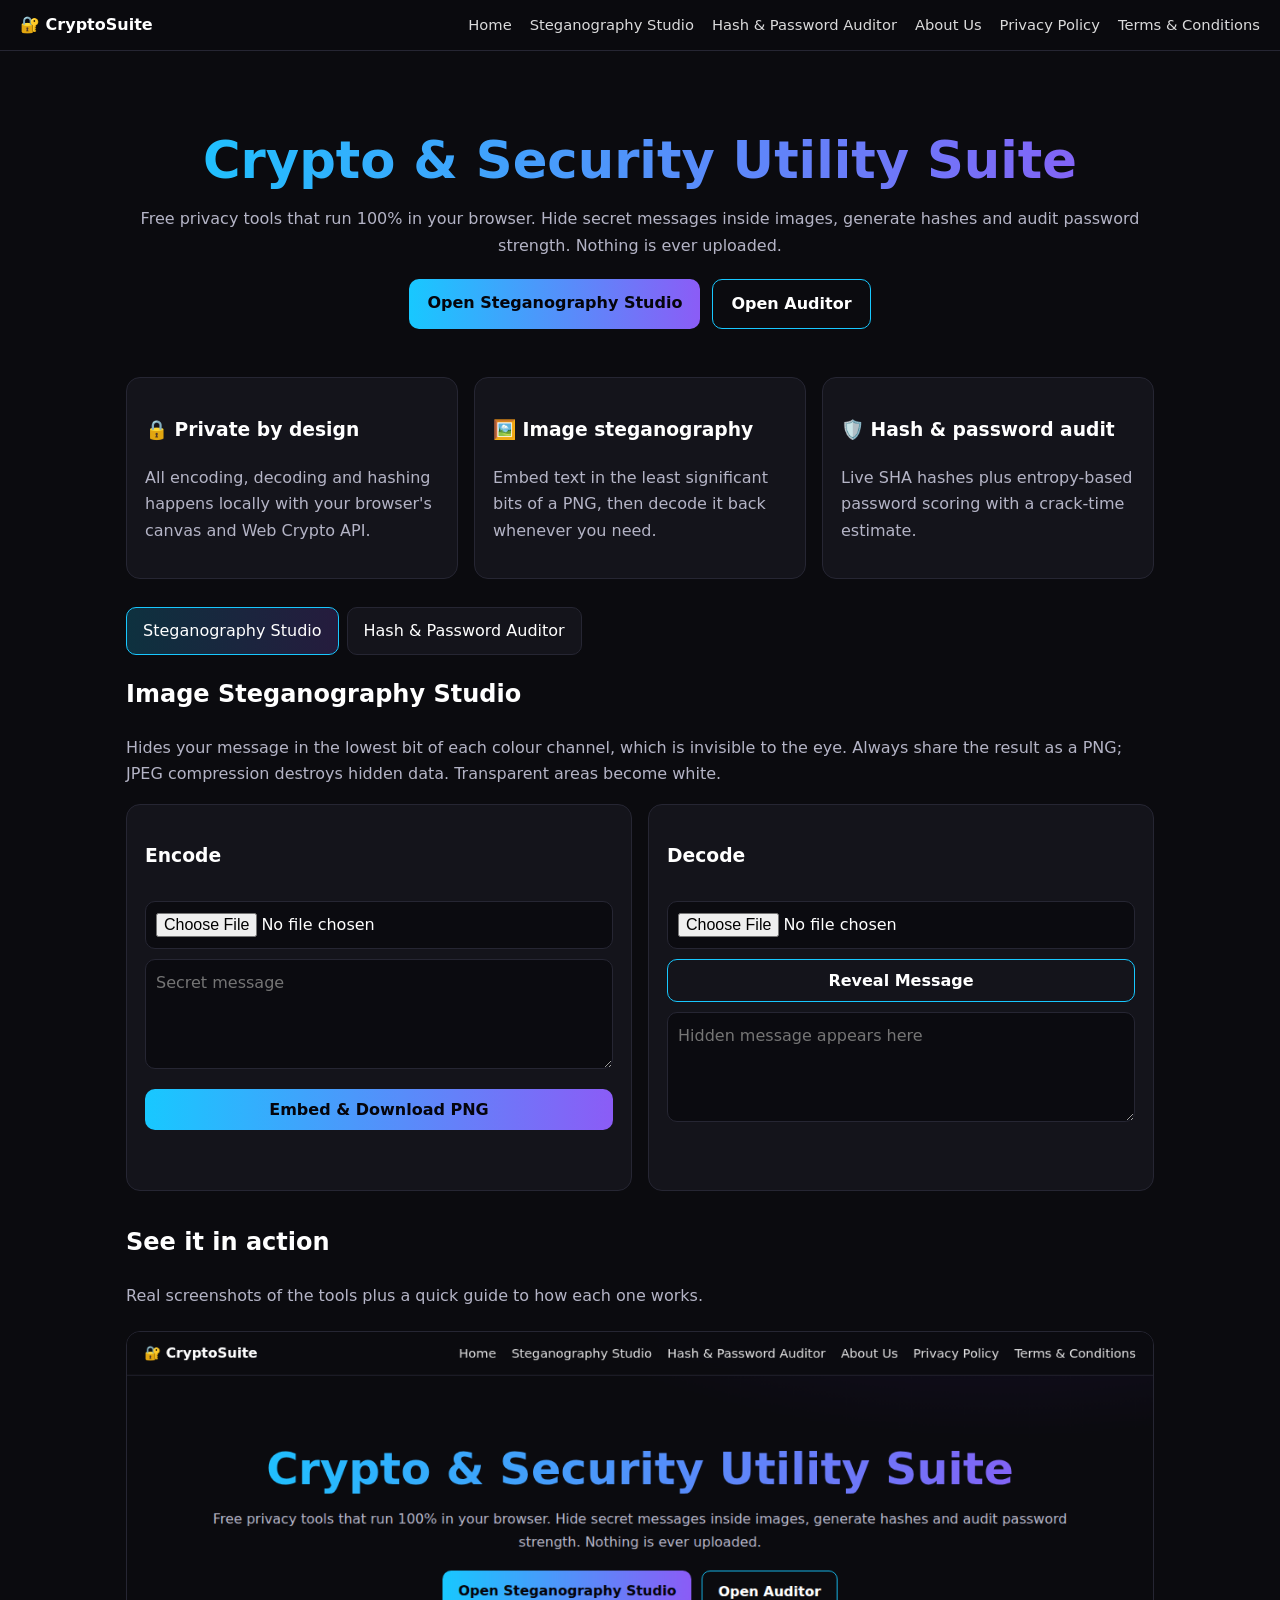
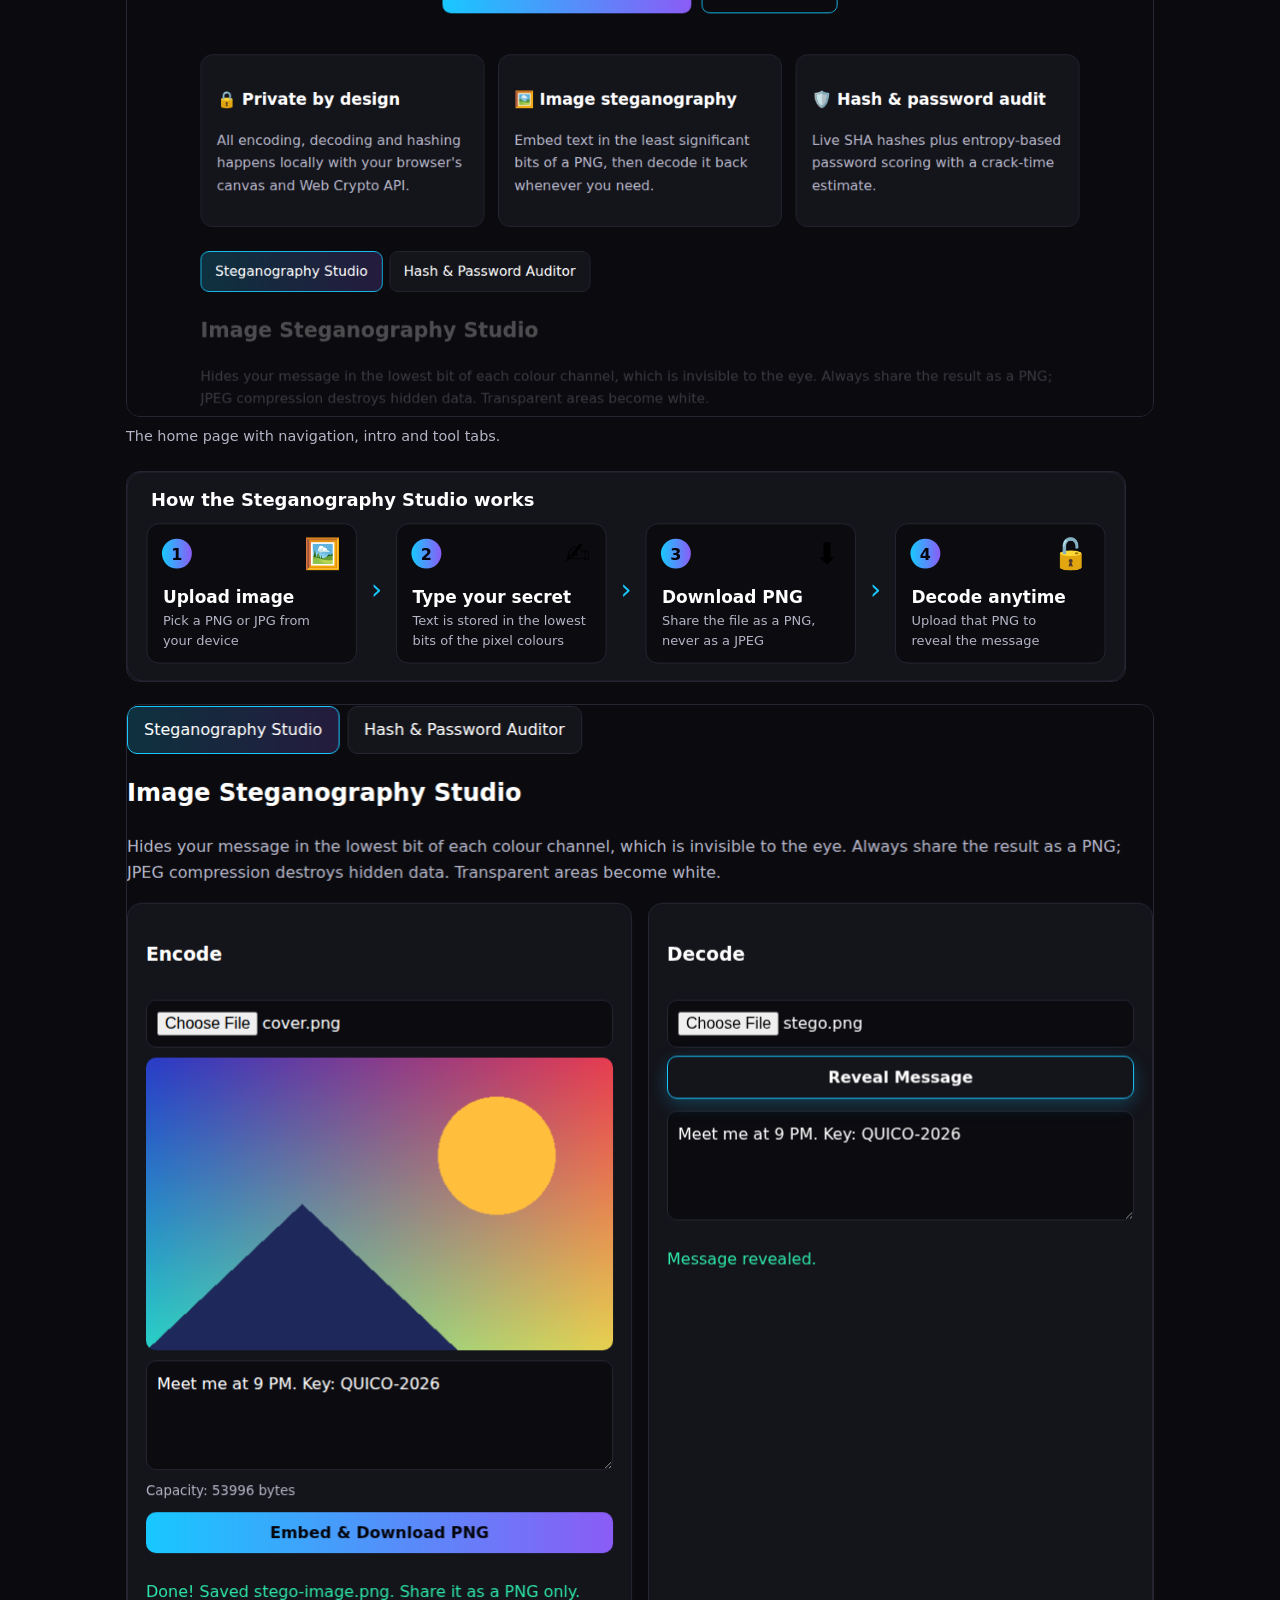
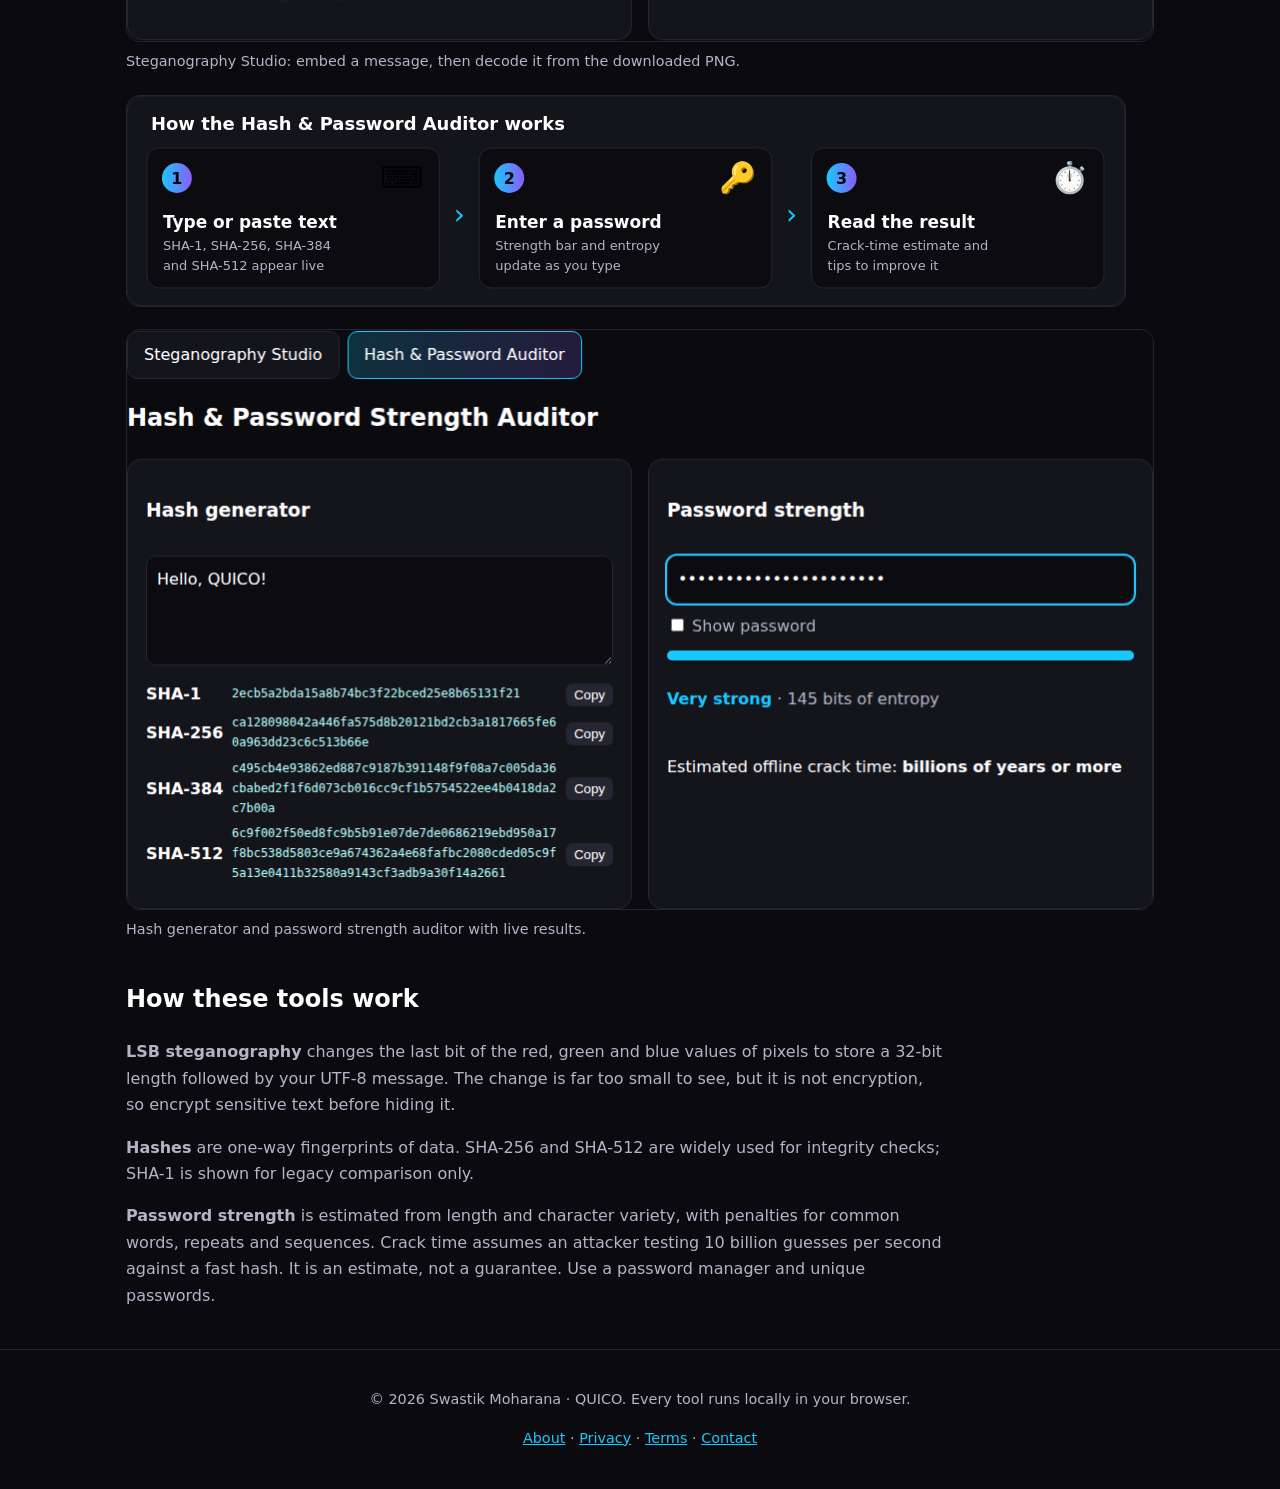
==== index.html @ 0a265502 "Initial commit" ====
<!DOCTYPE html><html lang="en"><head><meta charset="utf-8"><meta name="viewport" content="width=device-width,initial-scale=1"><title>Crypto &amp; Security Utility Suite - Free Steganography &amp; Password Auditor</title><meta name="description" content="Free in-browser image steganography studio, hash generator and password strength auditor. Nothing is uploaded."><meta name="theme-color" content="#0b0b0f"><link rel="stylesheet" href="styles.css"><script async src="https://pagead2.googlesyndication.com/pagead/js/adsbygoogle.js?client=ca-pub-4023447827254400" crossorigin="anonymous"></script></head><body><header class="nav"><a class="brand" href="index.html">🔐 CryptoSuite</a><button id="menu" aria-label="Menu">☰</button><nav id="links"><a href="index.html#home">Home</a><a href="index.html#stego" data-tab="stego">Steganography Studio</a><a href="index.html#auditor" data-tab="auditor">Hash &amp; Password Auditor</a><a href="about.html">About Us</a><a href="privacy.html">Privacy Policy</a><a href="terms.html">Terms &amp; Conditions</a></nav></header><main>
<section id="home" class="hero"><h1>Crypto &amp; Security Utility Suite</h1><p class="muted">Free privacy tools that run 100% in your browser. Hide secret messages inside images, generate hashes and audit password strength. Nothing is ever uploaded.</p><div class="cta"><a class="btn" href="#stego" data-tab="stego">Open Steganography Studio</a><a class="btn alt" href="#auditor" data-tab="auditor">Open Auditor</a></div></section>
<div class="ad"><small>Advertisement</small><!-- AdSense: replace REPLACE_WITH_SLOT_ID with your ad unit ID (AdSense > Ads > By ad unit). The box stays hidden until you do. --><ins class="adsbygoogle" style="display:block" data-ad-client="ca-pub-4023447827254400" data-ad-slot="REPLACE_WITH_SLOT_ID" data-ad-format="auto" data-full-width-responsive="true"></ins></div>
<section class="grid"><div class="card"><h3>🔒 Private by design</h3><p class="muted">All encoding, decoding and hashing happens locally with your browser's canvas and Web Crypto API.</p></div><div class="card"><h3>🖼️ Image steganography</h3><p class="muted">Embed text in the least significant bits of a PNG, then decode it back whenever you need.</p></div><div class="card"><h3>🛡️ Hash &amp; password audit</h3><p class="muted">Live SHA hashes plus entropy-based password scoring with a crack-time estimate.</p></div></section>
<section id="tools"><div class="tabs"><button class="tab on" data-tab="stego">Steganography Studio</button><button class="tab" data-tab="auditor">Hash &amp; Password Auditor</button></div>
<div id="stego" class="panel on"><h2>Image Steganography Studio</h2><p class="muted">Hides your message in the lowest bit of each colour channel, which is invisible to the eye. Always share the result as a PNG; JPEG compression destroys hidden data. Transparent areas become white.</p>
<div class="two"><div class="box"><h3>Encode</h3><input type="file" id="encFile" accept="image/*"><canvas id="encCv" hidden></canvas><textarea id="secret" placeholder="Secret message"></textarea><small id="cap" class="muted"></small><button class="btn" id="encBtn">Embed &amp; Download PNG</button><p id="encMsg" class="msg"></p></div>
<div class="box"><h3>Decode</h3><input type="file" id="decFile" accept="image/png"><button class="btn alt" id="decBtn">Reveal Message</button><textarea id="out" readonly placeholder="Hidden message appears here"></textarea><p id="decMsg" class="msg"></p></div></div></div>
<div id="auditor" class="panel"><h2>Hash &amp; Password Strength Auditor</h2>
<div class="two"><div class="box"><h3>Hash generator</h3><textarea id="hIn" placeholder="Type or paste text to hash"></textarea><div id="hOut"></div></div>
<div class="box"><h3>Password strength</h3><input id="pw" type="password" placeholder="Enter a password to test" autocomplete="off"><label class="muted"><input type="checkbox" id="show" style="width:auto"> Show password</label><div class="bar"><i id="bar"></i></div><p><b id="lvl">-</b> <span id="ent" class="muted"></span></p><p>Estimated offline crack time: <b id="ct">-</b></p><ul id="tips" class="muted"></ul></div></div></div></section>
<div class="ad"><small>Advertisement</small><!-- AdSense: replace REPLACE_WITH_SLOT_ID with your ad unit ID (AdSense > Ads > By ad unit). The box stays hidden until you do. --><ins class="adsbygoogle" style="display:block" data-ad-client="ca-pub-4023447827254400" data-ad-slot="REPLACE_WITH_SLOT_ID" data-ad-format="auto" data-full-width-responsive="true"></ins></div>
<section class="shots" id="guide"><h2>See it in action</h2><p class="muted">Real screenshots of the tools plus a quick guide to how each one works.</p><figure><img src="assets/preview-home.png" width="1200" height="800" loading="lazy" alt="Home page of the Crypto and Security Utility Suite in dark theme"><figcaption>The home page with navigation, intro and tool tabs.</figcaption></figure><figure><img src="assets/guide-stego.svg" width="1000" height="210" loading="lazy" alt="Four steps: upload an image, type a secret, download the PNG, decode it later"></figure><figure><img src="assets/preview-stego.png" width="1028" height="937" loading="lazy" alt="Steganography Studio with a cover image, secret message and the decoded message shown"><figcaption>Steganography Studio: embed a message, then decode it from the downloaded PNG.</figcaption></figure><figure><img src="assets/guide-auditor.svg" width="1000" height="210" loading="lazy" alt="Three steps: type text for hashes, enter a password, read the crack-time result"></figure><figure><img src="assets/preview-auditor.png" width="1028" height="593" loading="lazy" alt="Hash generator showing SHA hashes and the password strength meter"><figcaption>Hash generator and password strength auditor with live results.</figcaption></figure></section>
<section class="doc"><h2>How these tools work</h2><p class="muted"><b>LSB steganography</b> changes the last bit of the red, green and blue values of pixels to store a 32-bit length followed by your UTF-8 message. The change is far too small to see, but it is not encryption, so encrypt sensitive text before hiding it.</p><p class="muted"><b>Hashes</b> are one-way fingerprints of data. SHA-256 and SHA-512 are widely used for integrity checks; SHA-1 is shown for legacy comparison only.</p><p class="muted"><b>Password strength</b> is estimated from length and character variety, with penalties for common words, repeats and sequences. Crack time assumes an attacker testing 10 billion guesses per second against a fast hash. It is an estimate, not a guarantee. Use a password manager and unique passwords.</p></section>
</main><footer><p>© 2026 Swastik Moharana · QUICO. Every tool runs locally in your browser.</p><p><a href="about.html">About</a> · <a href="privacy.html">Privacy</a> · <a href="terms.html">Terms</a> · <a href="mailto:swastikmoharana4@gmail.com">Contact</a></p></footer><script src="script.js" defer></script></body></html>
---- styles.css ----
/* Crypto & Security Utility Suite - dark theme */
:root{--bg:#0b0b0f;--card:#14141b;--line:#262633;--mut:#b4b4c6;--a:#18c8ff;--b:#8b5cf6;--ok:#2ee6a6;--bad:#ff4d5e}
*{box-sizing:border-box}html{scroll-behavior:smooth}
body{margin:0;background:radial-gradient(1100px 500px at 85% -10%,#1b1235 0,transparent 60%),var(--bg);color:#fff;font:16px/1.65 system-ui,-apple-system,"Segoe UI",Roboto,sans-serif}
a{color:var(--a)}main{max-width:1060px;margin:0 auto;padding:24px 16px}
.nav{position:sticky;top:0;z-index:10;display:flex;align-items:center;justify-content:space-between;gap:12px;padding:12px 20px;background:#0b0b0fe6;backdrop-filter:blur(8px);border-bottom:1px solid var(--line)}
.brand{font-weight:700;color:#fff;text-decoration:none}
#links{display:flex;gap:18px;flex-wrap:wrap}#links a{color:#fff;text-decoration:none;font-size:.92rem;opacity:.85;transition:.2s}#links a:hover{opacity:1;color:var(--a)}
#menu{display:none;background:none;border:1px solid var(--line);color:#fff;border-radius:8px;font-size:1.2rem;padding:4px 10px}
.hero{text-align:center;padding:56px 0 24px}.hero h1{font-size:clamp(2rem,5vw,3.2rem);line-height:1.15;margin:0 0 12px;background:linear-gradient(90deg,var(--a),var(--b));-webkit-background-clip:text;background-clip:text;color:transparent}
.cta{display:flex;gap:12px;justify-content:center;flex-wrap:wrap;margin-top:20px}
.btn{display:inline-block;background:linear-gradient(90deg,var(--a),var(--b));color:#05050c;font-family:inherit;font-weight:600;font-size:1rem;border:0;border-radius:10px;padding:11px 18px;cursor:pointer;text-decoration:none;transition:.2s}.btn:hover{transform:translateY(-2px);box-shadow:0 6px 20px #18c8ff44}
.btn.alt{background:transparent;color:#fff;border:1px solid var(--a)}
.grid{display:grid;grid-template-columns:repeat(auto-fit,minmax(240px,1fr));gap:16px;margin:24px 0}
.card,.box{background:var(--card);border:1px solid var(--line);border-radius:14px;padding:18px;transition:.25s}.card:hover{transform:translateY(-4px);border-color:var(--a)}
.tabs{display:flex;gap:8px;flex-wrap:wrap;margin:28px 0 12px}.tab{background:var(--card);border:1px solid var(--line);color:#fff;padding:10px 16px;border-radius:10px;cursor:pointer;font:inherit}.tab.on{background:linear-gradient(90deg,#18c8ff33,#8b5cf633);border-color:var(--a)}
.panel{display:none}.panel.on{display:block;animation:fade .35s}@keyframes fade{from{opacity:0;transform:translateY(8px)}to{opacity:1;transform:none}}
.two{display:grid;grid-template-columns:repeat(auto-fit,minmax(300px,1fr));gap:16px}.box{display:flex;flex-direction:column;gap:10px}
input,textarea{width:100%;background:#0b0b10;color:#fff;border:1px solid var(--line);border-radius:10px;padding:10px;font:inherit}textarea{min-height:110px;resize:vertical}input:focus,textarea:focus,button:focus-visible{outline:2px solid var(--a)}
canvas{max-width:100%;border-radius:10px}.muted{color:var(--mut)}.msg.ok{color:var(--ok)}.msg.bad{color:var(--bad)}
.bar{height:10px;background:var(--line);border-radius:6px;overflow:hidden}.bar i{display:block;height:100%;width:0;transition:.3s}
.hrow{display:grid;grid-template-columns:78px 1fr auto;gap:8px;align-items:center;margin:6px 0}code{word-break:break-all;font-size:.75rem;color:#bff}
.mini{background:var(--line);color:#fff;border:0;border-radius:6px;padding:4px 8px;cursor:pointer}
.ad{display:none;margin:24px 0;text-align:center;min-height:100px}.ad.on{display:block}.ad small{color:var(--mut);display:block;font-size:.7rem}
.doc{max-width:820px}.doc h2{margin-top:1.6em}
footer{border-top:1px solid var(--line);text-align:center;padding:24px 16px;color:var(--mut);font-size:.9rem}
@media(max-width:780px){#menu{display:block}#links{display:none;position:absolute;top:100%;left:0;right:0;flex-direction:column;background:var(--bg);padding:16px 20px;border-bottom:1px solid var(--line)}#links.open{display:flex}}
@media(prefers-reduced-motion:reduce){*{animation:none!important;transition:none!important;scroll-behavior:auto!important}}
.shots{margin:32px 0}.shots figure{margin:22px 0}.shots img{display:block;max-width:100%;height:auto;border:1px solid var(--line);border-radius:14px}.shots figcaption{color:var(--mut);font-size:.9rem;margin-top:8px}
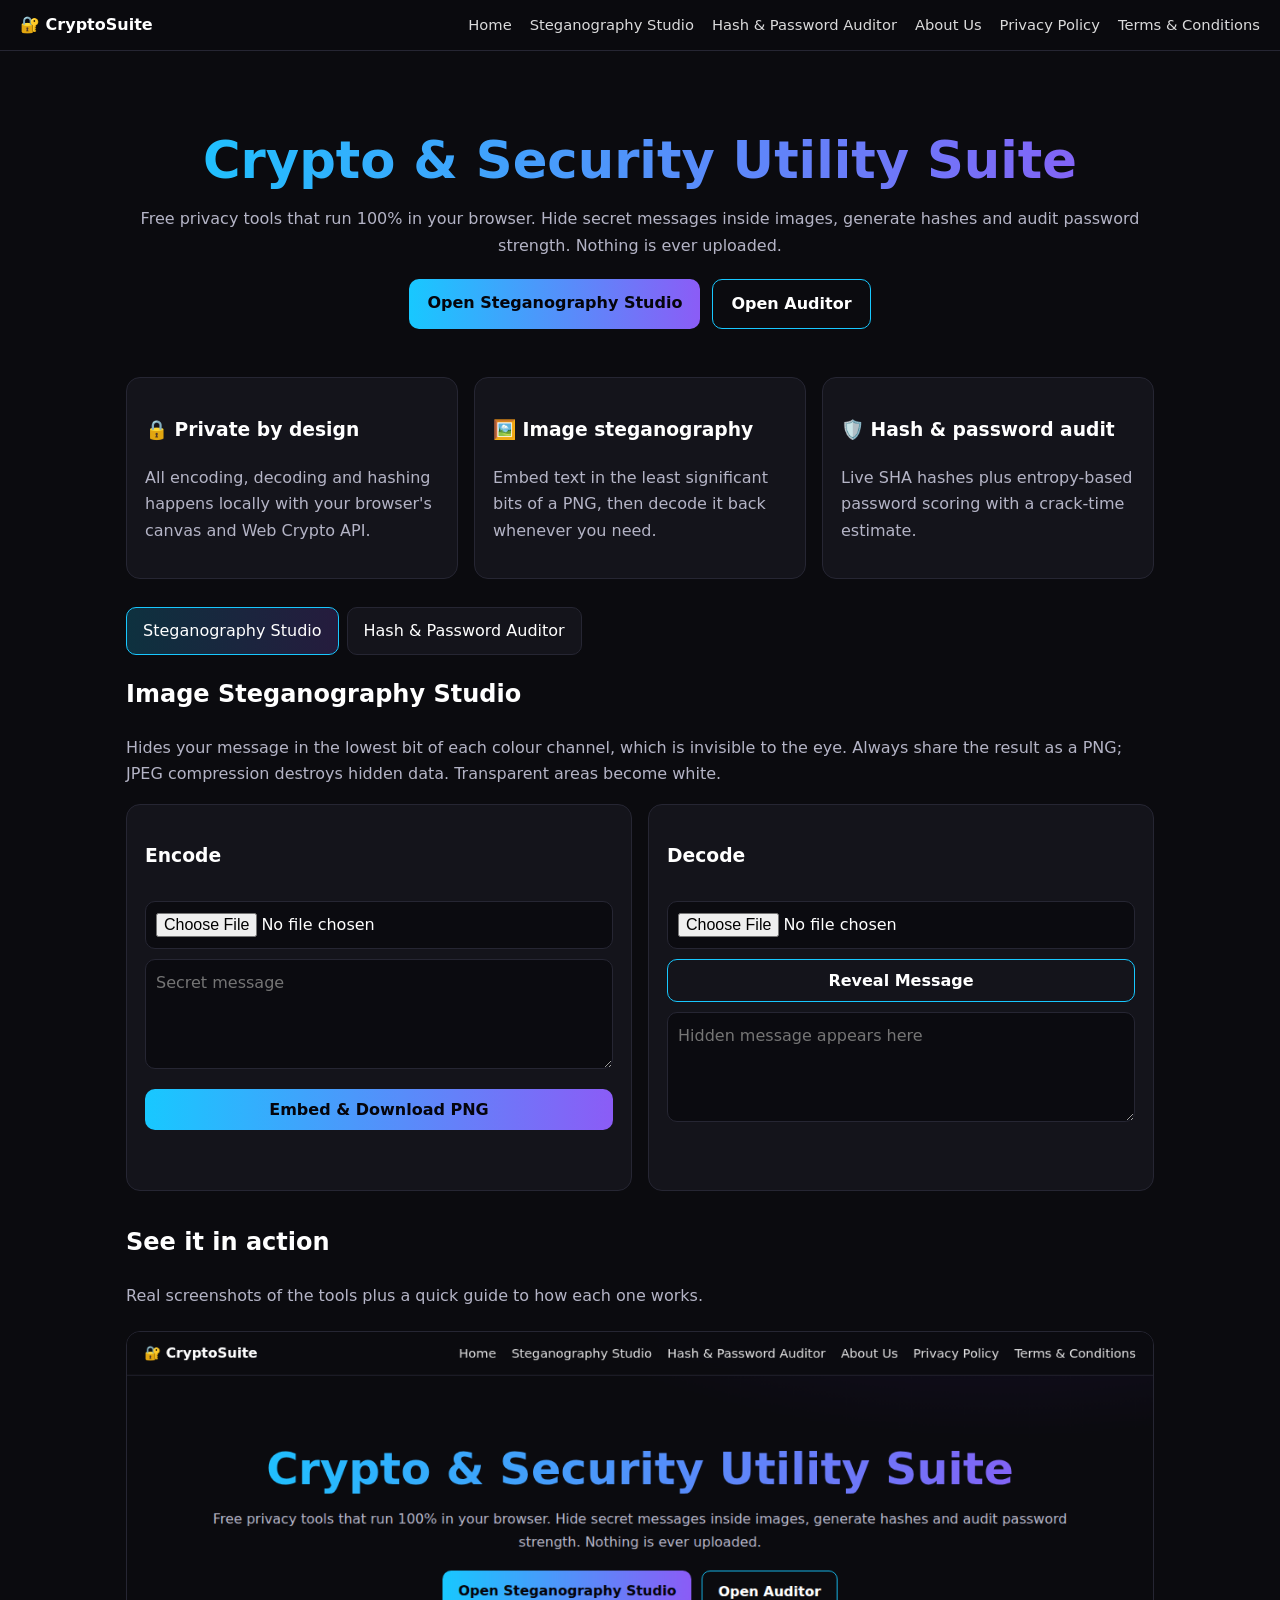
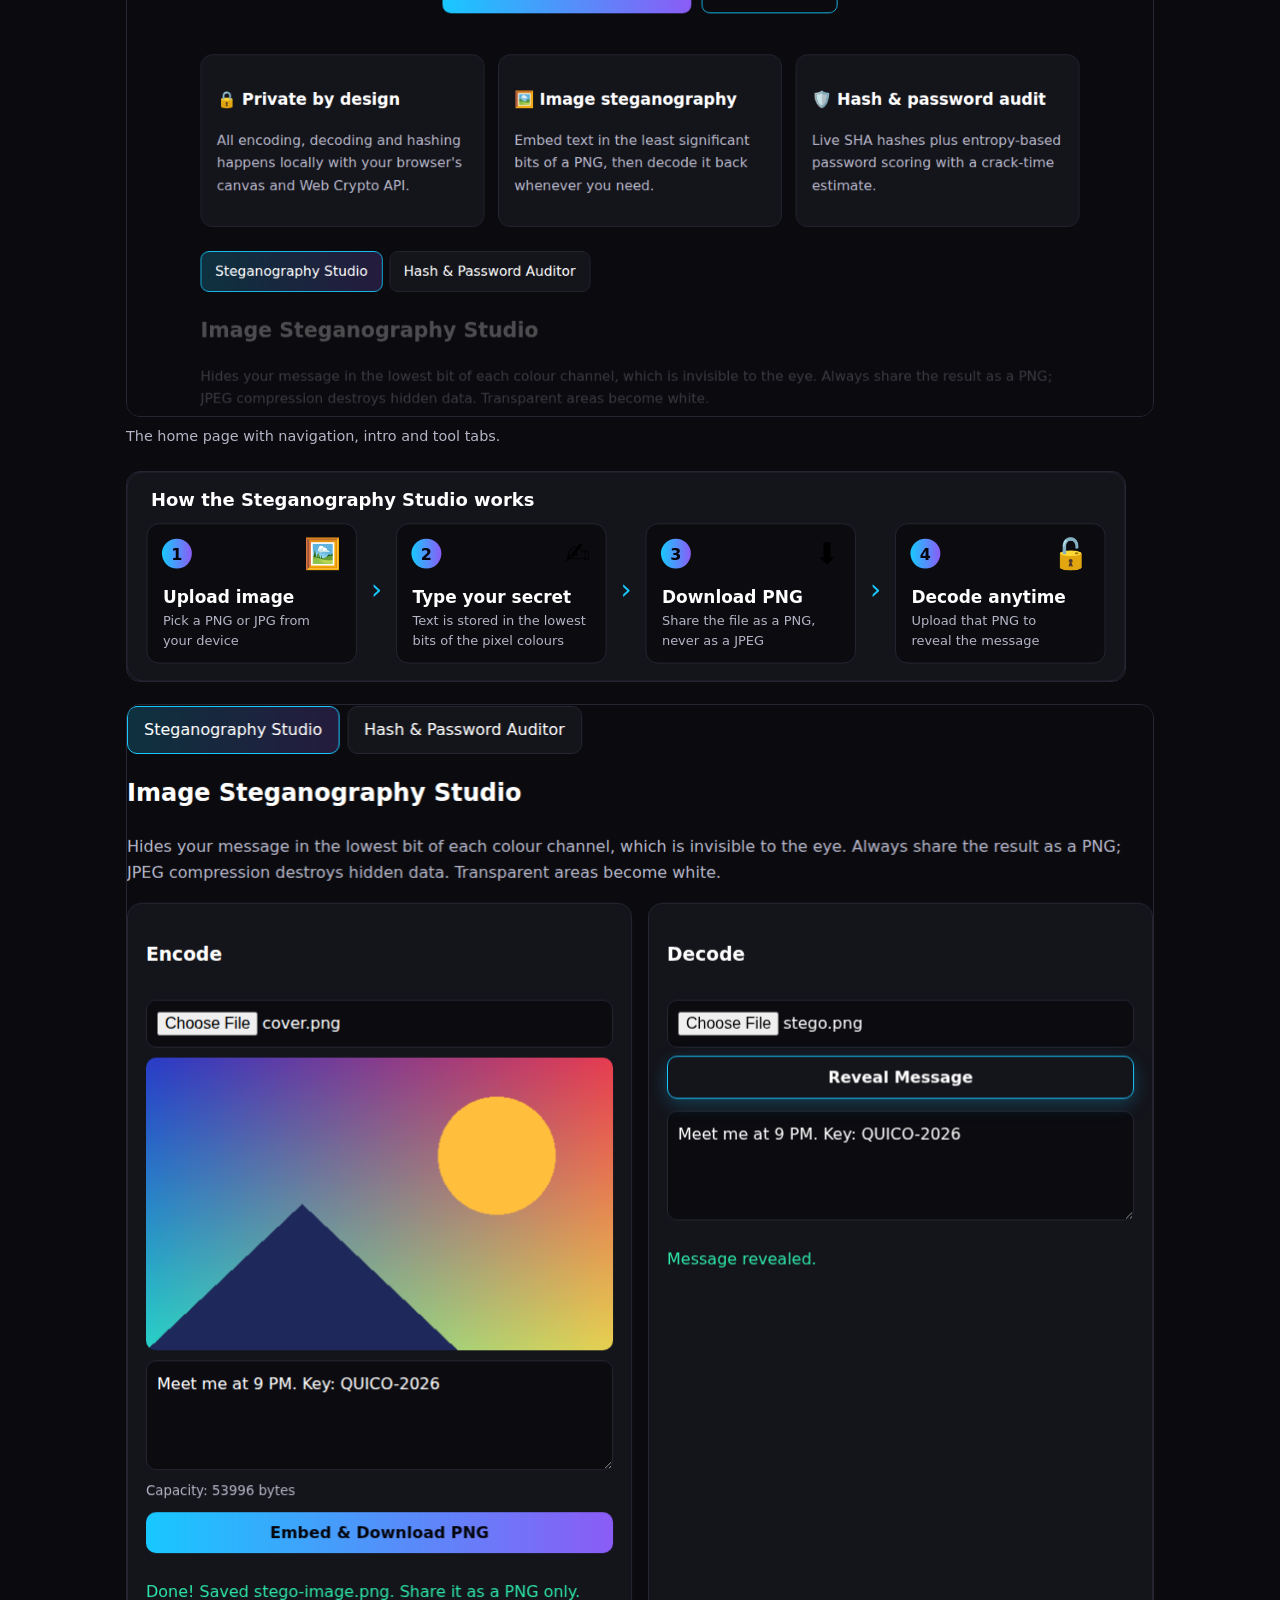
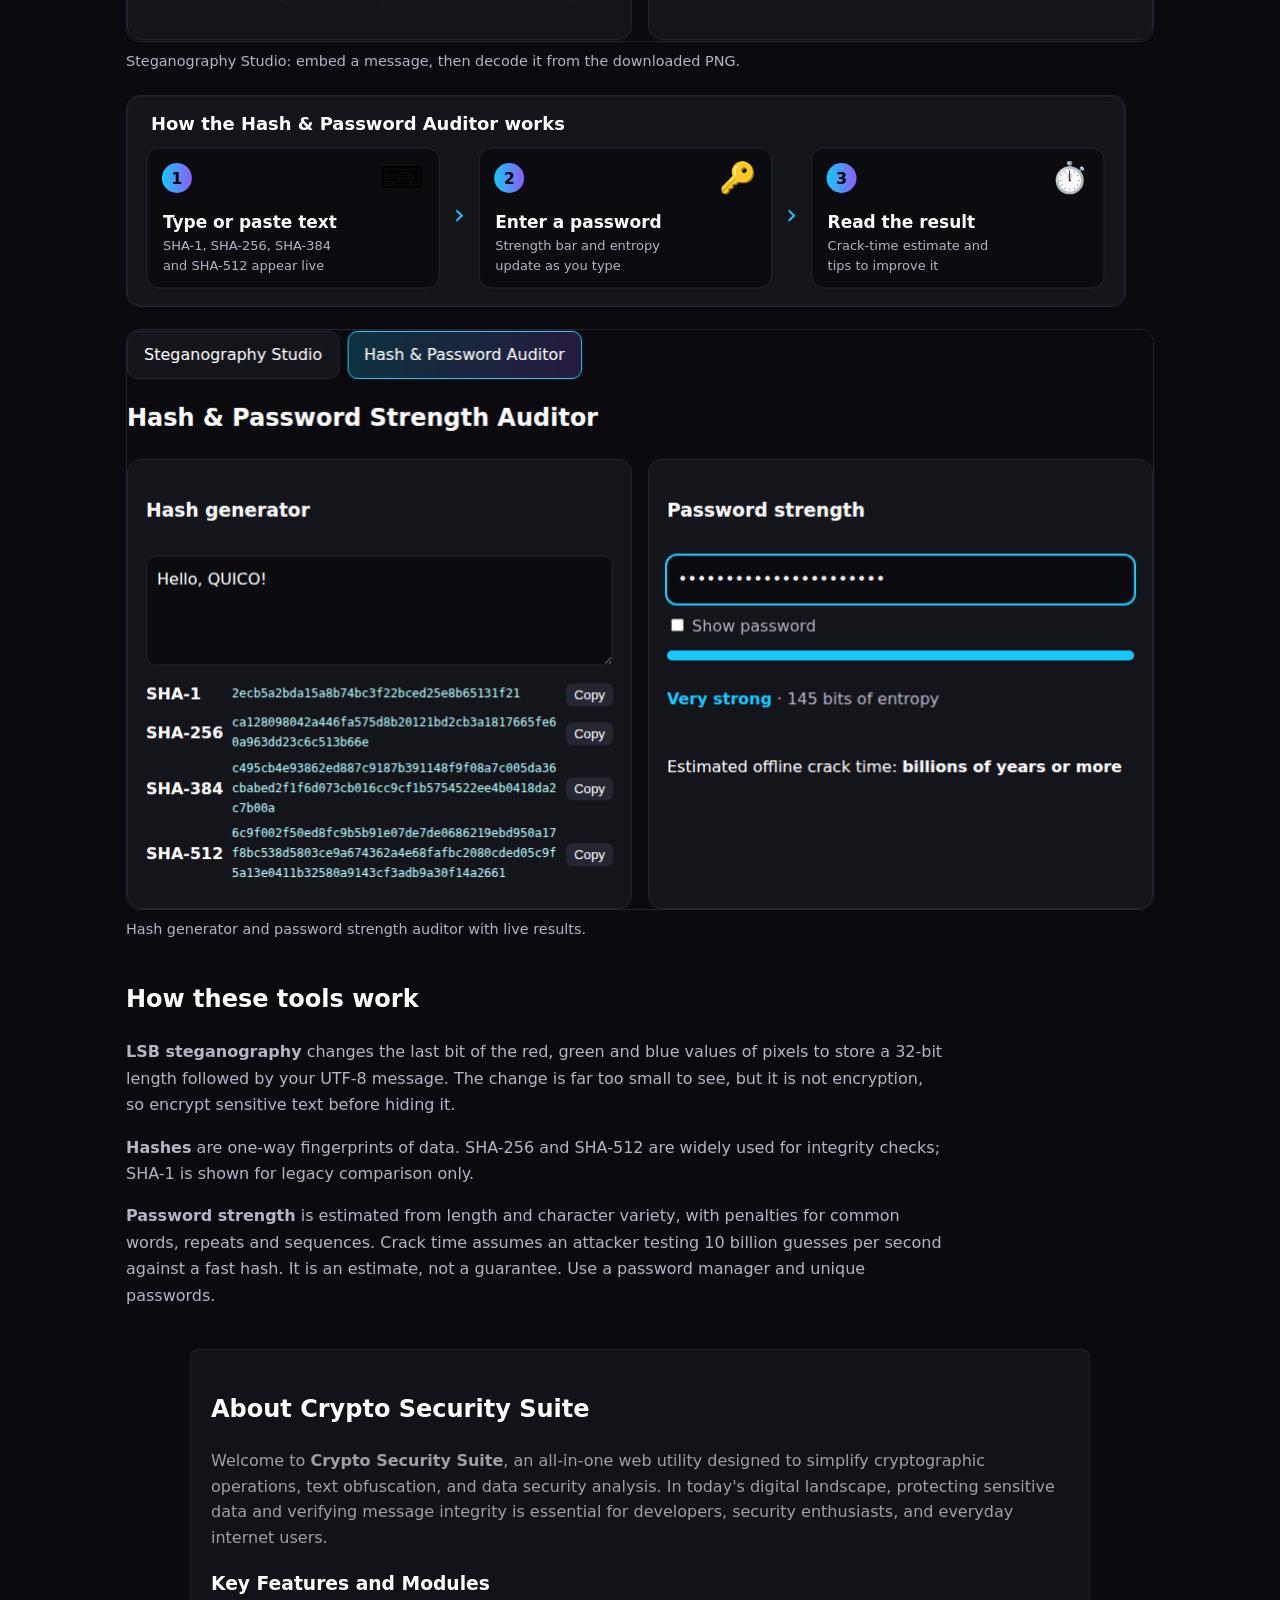
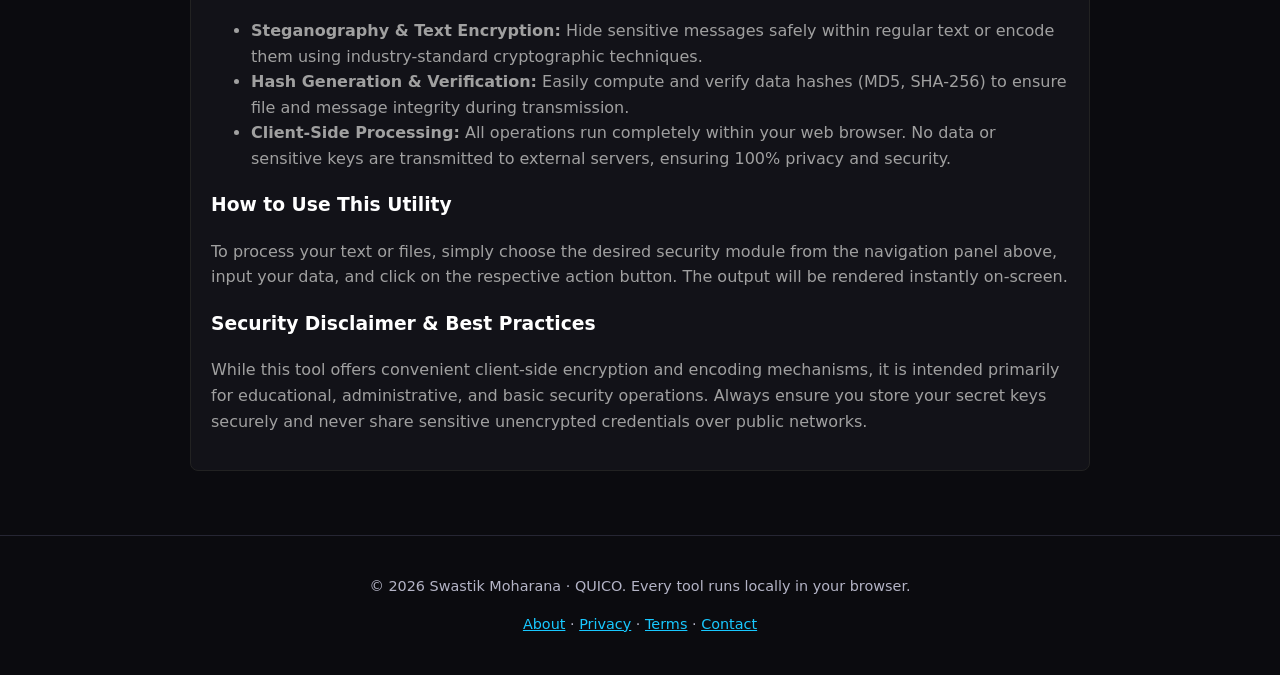
==== commit 5137c485: "<!DOCTYPE html><html lang="en"><head><meta charset="utf-8"><meta name="viewport" content="width=devi" ====
--- a/index.html
+++ b/index.html
@@ -12,4 +12,30 @@
 <div class="ad"><small>Advertisement</small><!-- AdSense: replace REPLACE_WITH_SLOT_ID with your ad unit ID (AdSense > Ads > By ad unit). The box stays hidden until you do. --><ins class="adsbygoogle" style="display:block" data-ad-client="ca-pub-4023447827254400" data-ad-slot="REPLACE_WITH_SLOT_ID" data-ad-format="auto" data-full-width-responsive="true"></ins></div>
 <section class="shots" id="guide"><h2>See it in action</h2><p class="muted">Real screenshots of the tools plus a quick guide to how each one works.</p><figure><img src="assets/preview-home.png" width="1200" height="800" loading="lazy" alt="Home page of the Crypto and Security Utility Suite in dark theme"><figcaption>The home page with navigation, intro and tool tabs.</figcaption></figure><figure><img src="assets/guide-stego.svg" width="1000" height="210" loading="lazy" alt="Four steps: upload an image, type a secret, download the PNG, decode it later"></figure><figure><img src="assets/preview-stego.png" width="1028" height="937" loading="lazy" alt="Steganography Studio with a cover image, secret message and the decoded message shown"><figcaption>Steganography Studio: embed a message, then decode it from the downloaded PNG.</figcaption></figure><figure><img src="assets/guide-auditor.svg" width="1000" height="210" loading="lazy" alt="Three steps: type text for hashes, enter a password, read the crack-time result"></figure><figure><img src="assets/preview-auditor.png" width="1028" height="593" loading="lazy" alt="Hash generator showing SHA hashes and the password strength meter"><figcaption>Hash generator and password strength auditor with live results.</figcaption></figure></section>
 <section class="doc"><h2>How these tools work</h2><p class="muted"><b>LSB steganography</b> changes the last bit of the red, green and blue values of pixels to store a 32-bit length followed by your UTF-8 message. The change is far too small to see, but it is not encryption, so encrypt sensitive text before hiding it.</p><p class="muted"><b>Hashes</b> are one-way fingerprints of data. SHA-256 and SHA-512 are widely used for integrity checks; SHA-1 is shown for legacy comparison only.</p><p class="muted"><b>Password strength</b> is estimated from length and character variety, with penalties for common words, repeats and sequences. Crack time assumes an attacker testing 10 billion guesses per second against a fast hash. It is an estimate, not a guarantee. Use a password manager and unique passwords.</p></section>
-</main><footer><p>© 2026 Swastik Moharana · QUICO. Every tool runs locally in your browser.</p><p><a href="about.html">About</a> · <a href="privacy.html">Privacy</a> · <a href="terms.html">Terms</a> · <a href="mailto:swastikmoharana4@gmail.com">Contact</a></p></footer><script src="script.js" defer></script></body></html>+
+<!-- About & Documentation Section for AdSense Compliance -->
+<section id="documentation" style="max-width: 900px; margin: 40px auto; padding: 20px; font-family: system-ui, sans-serif; line-height: 1.6; color: #a0a0a0; background: #121218; border-radius: 8px; border: 1px solid #222;">
+    <h2 style="color: #fff;">About Crypto Security Suite</h2>
+    <p>
+        Welcome to <strong>Crypto Security Suite</strong>, an all-in-one web utility designed to simplify cryptographic operations, text obfuscation, and data security analysis. In today's digital landscape, protecting sensitive data and verifying message integrity is essential for developers, security enthusiasts, and everyday internet users.
+    </p>
+
+    <h3 style="color: #fff;">Key Features and Modules</h3>
+    <ul>
+        <li><strong>Steganography & Text Encryption:</strong> Hide sensitive messages safely within regular text or encode them using industry-standard cryptographic techniques.</li>
+        <li><strong>Hash Generation & Verification:</strong> Easily compute and verify data hashes (MD5, SHA-256) to ensure file and message integrity during transmission.</li>
+        <li><strong>Client-Side Processing:</strong> All operations run completely within your web browser. No data or sensitive keys are transmitted to external servers, ensuring 100% privacy and security.</li>
+    </ul>
+
+    <h3 style="color: #fff;">How to Use This Utility</h3>
+    <p>
+        To process your text or files, simply choose the desired security module from the navigation panel above, input your data, and click on the respective action button. The output will be rendered instantly on-screen.
+    </p>
+
+    <h3 style="color: #fff;">Security Disclaimer & Best Practices</h3>
+    <p>
+        While this tool offers convenient client-side encryption and encoding mechanisms, it is intended primarily for educational, administrative, and basic security operations. Always ensure you store your secret keys securely and never share sensitive unencrypted credentials over public networks.
+    </p>
+</section>
+
+</main><footer><p>© 2026 Swastik Moharana · QUICO. Every tool runs locally in your browser.</p><p><a href="about.html">About</a> · <a href="privacy.html">Privacy</a> · <a href="terms.html">Terms</a> · <a href="mailto:swastikmoharana4@gmail.com">Contact</a></p></footer><script src="script.js" defer></script></body></html>
